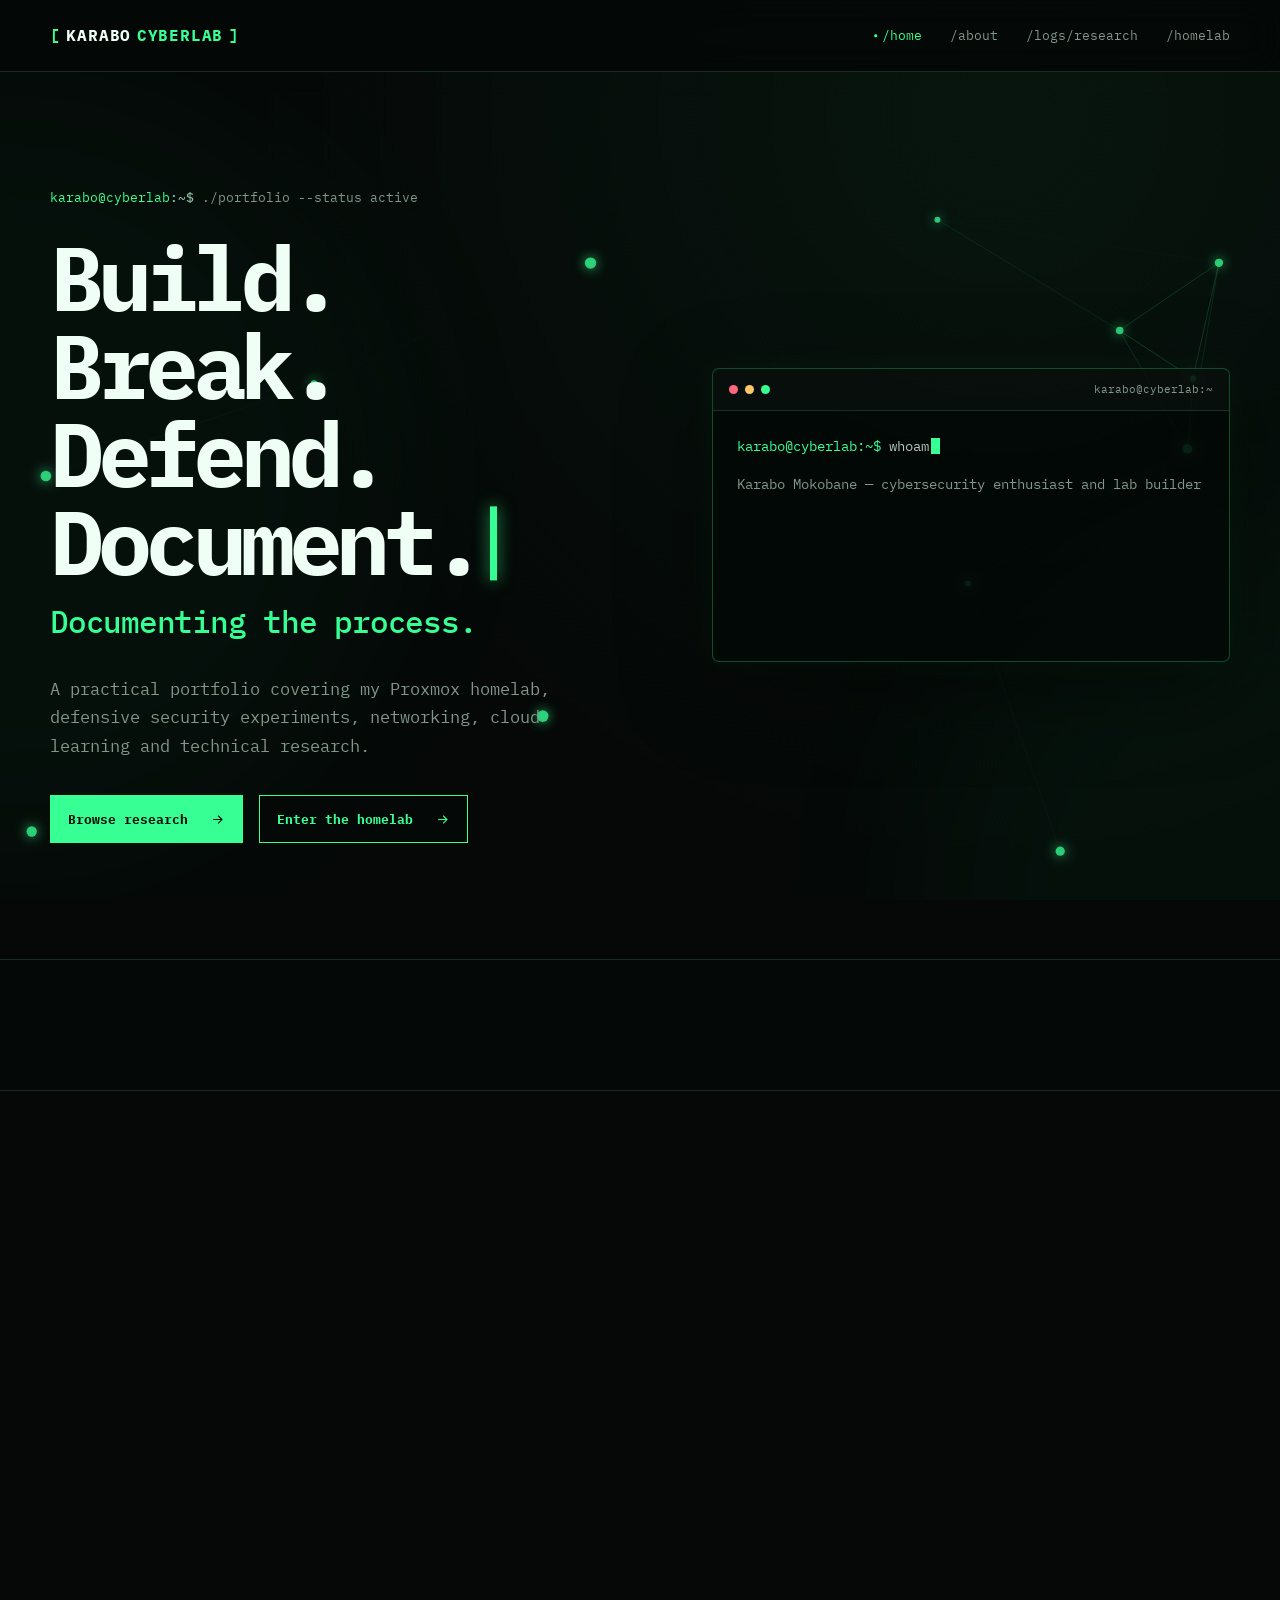
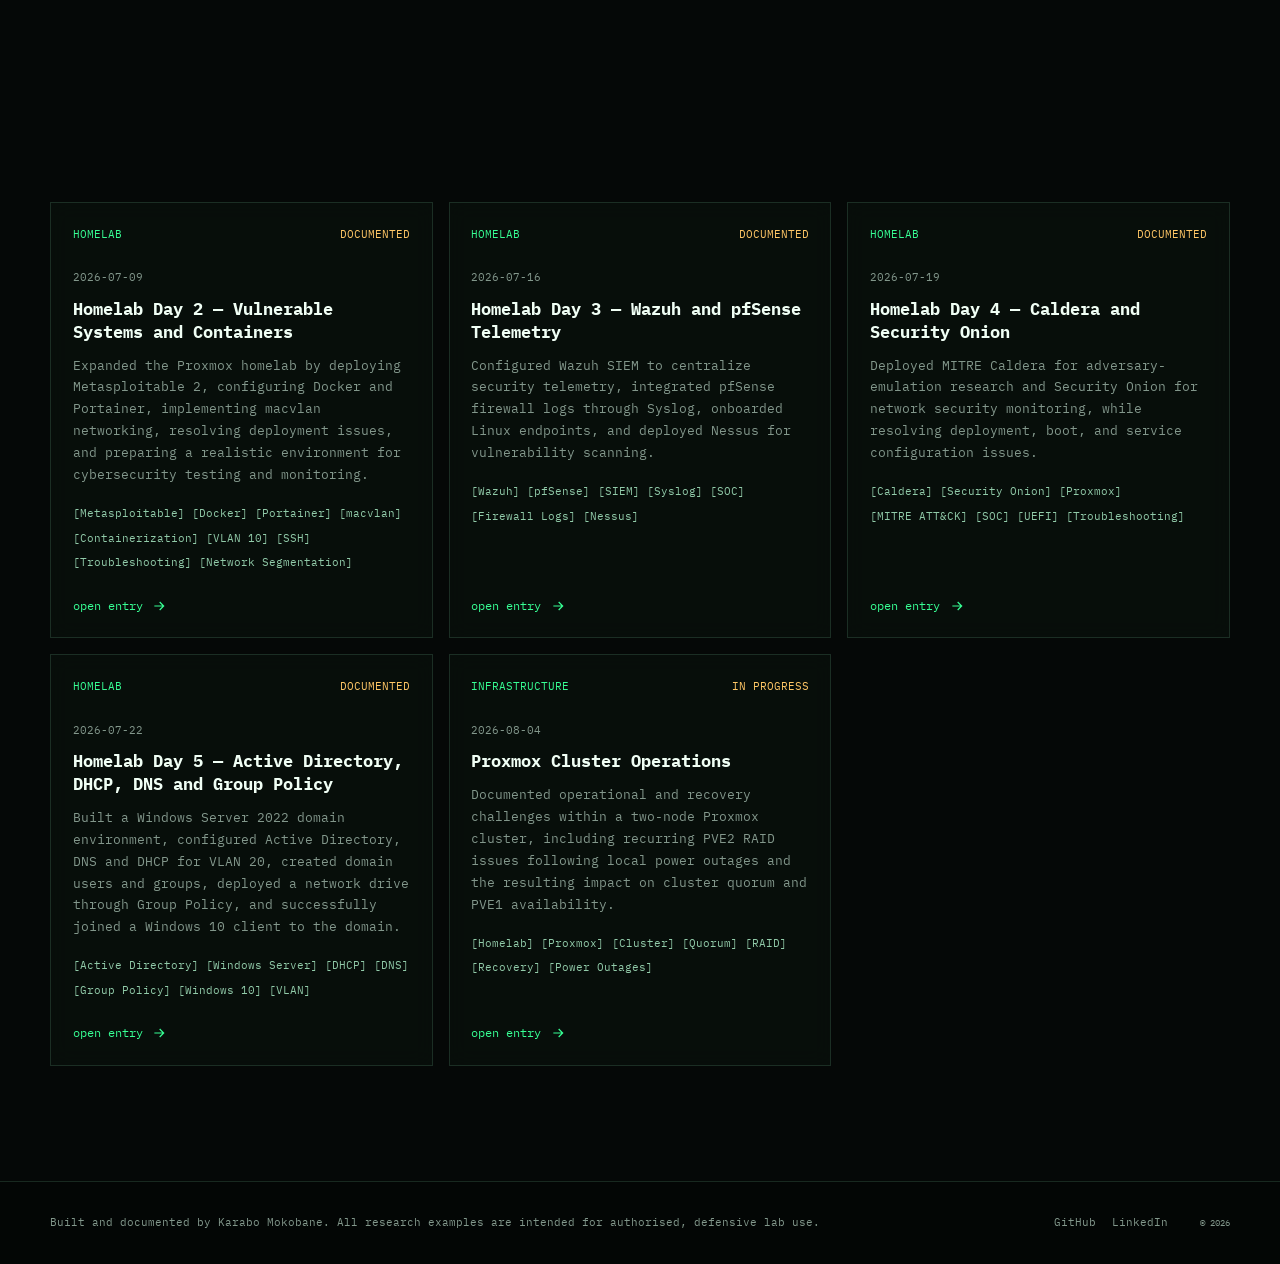
==== index.html @ 7b313c31 "Add files via upload" ====
<!doctype html>
<html lang="en">
<head>
  <meta charset="UTF-8">
  <meta name="viewport" content="width=device-width, initial-scale=1, viewport-fit=cover">
  <meta name="description" content="Karabo Mokobane's cybersecurity, networking and cloud computing lab portfolio.">
  <meta name="theme-color" content="#050807">
  <title>Karabo Cyberlab — Home</title>
  <link rel="stylesheet" href="assets/css/styles.css">
  <script defer src="assets/js/site-data.js"></script>
  <script defer src="assets/js/components.js"></script>
  <script defer src="assets/js/app.js"></script>
</head>
<body><div id="app" data-page="home"></div><noscript><p class="noscript">JavaScript is required to render this portfolio.</p></noscript></body>
</html>
---- assets/css/styles.css ----
@import url("https://fonts.googleapis.com/css2?family=IBM+Plex+Mono:wght@400;500;600;700&display=swap");

:root {
  --bg: #050807; 
  --panel: rgba(8, 15, 12, .88); 
  --panel-solid: #08100c;
  --line: rgba(90, 143, 113, .25); 
  --text: #d7e4dc; --strong: #f0fff5;
  --muted: #82978b; 
  --green: #37ff94; 
  
  --pink: #ff4fd8;

  --green-dim: #1cc873; 
  --amber: #ffc766; 
  --red: #ff677d;
  --font-terminal: "IBM Plex Mono", "Cascadia Code", Consolas, monospace;
  --container: 1180px; 
  --narrow: 920px; 
  --header-height: 72px;

  /* =============================================================
     EDIT FLOATING BACKGROUND HERE
     Zoom:    1 = normal, 1.45 = current larger/closer, 2 = much larger
     Speed:   0.08 = slow, 0.18 = current, 0.35 = fast
     Opacity: 0.20 = faint, 0.45 = current, 0.70 = brighter
     Blur:    0px = sharp, 0.3px = current, 2px = soft
     ============================================================= */
  --background-zoom: 1.45;
  --background-speed: 0.90;
  --background-particle-opacity: 0.75;
  --background-blur: 0.1px;
}

* { box-sizing: border-box; }
html { 
  color-scheme: dark; 
  scroll-behavior: smooth; 
}

body { 
  margin: 0; 
  min-width: 320px; 
  min-height: 100vh; 
  overflow-x: hidden; 
  color: var(--text); 
  background: radial-gradient(circle at 78% 4%, rgba(55,255,148,.055), transparent 26%), var(--bg); 
  font-family: var(--font-terminal); 
  line-height: 1.65; 
}

body.menu-open { 
  overflow: hidden; 
}

a { 
  color: inherit; 
  text-decoration: none; 
} 

button, input { 
  font: inherit; 
} 

button { 
  color: inherit; 
}

svg, img { 
  display: block; 
  max-width: 100%; 
}

svg { 
  width: 1.15em; 
  fill: none; 
  stroke: currentColor; 
  stroke-width: 1.8; 
}

::selection { 
  color: #031108; 
  background: var(--green); 
} 

:focus-visible { 
  outline: 2px solid var(--green); 
  outline-offset: 4px; 
}

.noscript { 
  padding: 1rem; 
  background: #5b1c2a; 
  color: white; 
  text-align: center; 
}

.site { 
  position: relative; 
  isolation: isolate; 
  min-height: 100vh; 
} 

main { 
  min-height: 75vh; 
}

.container { 
  width: min(calc(100% - 40px), var(--container)); 
  margin-inline: auto; 
}

.container--narrow { 
  width: min(calc(100% - 40px), var(--narrow)); 
}

.section { 
  padding-block: clamp(76px, 9vw, 132px); 
}

.section--topless { 
  padding-top: 0; 
}

.network-background { 
  position: fixed; 
  z-index: -2; 
  inset: 0; 
  overflow: hidden; 
  pointer-events: none; 
}

.network-background canvas { 
  position: absolute; 
  inset: 0; 
  width: 100%; 
  filter: blur(var(--background-blur)); 
}

.grid-layer { 
  position: absolute; 
  inset: 0; opacity: .14; 
  background-image: linear-gradient(rgba(55,255,148,.045) 1px, transparent 1px), linear-gradient(90deg, rgba(55,255,148,.045) 1px, transparent 1px); 
  background-size: calc(64px * var(--background-zoom)) calc(64px * var(--background-zoom)); 
  mask-image: linear-gradient(to bottom, black, transparent 88%); 
}

.glow { 
  position: absolute; 
  width: calc(34rem * var(--background-zoom)); 
  aspect-ratio: 1; 
  border-radius: 50%; 
  filter: blur(100px); 
  opacity: .035; 
  background: var(--green); 

}

.glow--one { 
  top: 5rem; 
  left: -24rem; 
}

.glow--two { 
  top: 32rem; 
  right: -26rem; 
}

.site-header { 
  position: sticky; 
  z-index: 20; 
  top: 0; 
  height: var(--header-height); 
  border-bottom: 1px solid var(--line); 
  background: rgba(4,8,6,.86); 
  backdrop-filter: blur(16px); 
}

.header-inner { 
  display: flex; 
  height: 100%; 
  align-items: center; 
  justify-content: space-between; 
}

.brand { 
  display: inline-flex; 
  gap: .35rem; 
  align-items: center; 
  color: var(--strong); 
  font-weight: 700; 
  letter-spacing: .05em; 
}

.brand span, 
.brand b { 
  color: var(--green); 
}

.brand b { 
  font-weight: 700; 
}

.site-nav { 
  display: flex; 
  gap: 1.75rem; 
  align-items: center; 
}

.site-nav a { 
  color: var(--muted); 
  font-size: .83rem; 
  transition: color .18s ease; 
}

.site-nav a:hover, 
.site-nav a.is-active { 
  color: var(--green); 
}

.site-nav a.is-active::before { 
  content: "● "; 
  font-size: .55em; 
  vertical-align: middle; 
}

.menu-toggle { 
  display: none; 
  padding: .55rem; 
  border: 1px solid var(--line); 
  background: var(--panel); 
}

.menu-close { 
  display: none; 
}

.hero { 
  min-height: calc(100vh - var(--header-height)); 
  display: grid; align-items: center; 
}

.hero-grid { 
  display: grid; 
  grid-template-columns: minmax(0, 1.05fr) minmax(360px, .95fr); 
  gap: clamp(3rem, 7vw, 7rem); 
  align-items: center; 
}

.prompt-line { 
  margin: 0 0 1.6rem; 
  color: var(--muted); 
  font-size: .82rem; 
  overflow-wrap: anywhere; 
}

.prompt-line span { 
  color: var(--green); 
}

.prompt-line b { 
  color: #8bbda1; 
  font-weight: 500; 
}

.hero-title, 
.page-title { 
  margin: 0; 
  color: var(--strong); 
  font-size: clamp(2.8rem, 7vw, 6.5rem); 
  line-height: .98; 
  letter-spacing: -.07em; 
}

.page-title { 
  max-width: 900px; 
  font-size: clamp(2.5rem, 6vw, 5.5rem); 
}

.title-cursor { 
  display: inline-block; 
  width: .08em; 
  height: .82em; 
  margin-left: .12em; 
  transform: translateY(.06em); 
  background: var(--green); 
  box-shadow: 0 0 16px rgba(55,255,148,.65); 
  animation: blink 1s steps(1) infinite; 
}

.hero-accent { 
  margin: .7rem 0 1.7rem; 
  color: var(--green); 
  font-size: clamp(1.3rem, 2.4vw, 2.25rem); 
  font-weight: 500; 
  letter-spacing: -.04em; 
}

.hero-description{ 
  max-width: 800px;   
  color: var(--muted); 
  font-size: clamp(1rem, 1.35vw, 1.13rem); 
}

.page-description {
    max-width: 900px;      /* adjust 700–900px */
    margin: 2rem auto;     /* centers the block */
    text-align: left;      /* or center if you prefer */
    line-height: 1.8;
    color: var(--muted); 
    font-size: clamp(1rem, 1.35vw, 1.13rem) 
}

.button-row { 
  display: flex; 
  flex-wrap: wrap; 
  gap: 1rem; 
  margin-top: 2.2rem; 
}

.button { 
  display: inline-flex; 
  min-height: 48px; 
  padding: .7rem 1.05rem; 
  align-items: center; 
  justify-content: space-between; 
  gap: 1.4rem; 
  border: 1px solid var(--green); 
  background: var(--green); 
  color: #031109; 
  font-size: .82rem; 
  font-weight: 700; 
  transition: transform .18s ease, box-shadow .18s ease; 
}

.button:hover { 
  transform: translateY(-2px); 
  box-shadow: 0 0 25px rgba(55,255,148,.16); 
}

.button--secondary { 
  background: rgba(5,8,7,.5); 
  color: var(--green); 
}

.button__icon { 
  display: inline-flex; 
}

.terminal, 
.profile-terminal { 
  overflow: hidden; 
  border: 1px solid rgba(55,255,148,.28); 
  border-radius: 7px; 
  background: rgba(3,9,6,.88); 
  box-shadow: 0 25px 90px rgba(0,0,0,.45), 0 0 35px rgba(55,255,148,.05); 
}

.terminal-bar { 
  display: flex; 
  min-height: 42px; 
  padding: 0 1rem; 
  align-items: center; 
  gap: .45rem; 
  border-bottom: 1px solid var(--line); 
  background: rgba(255,255,255,.025); 
}

.terminal-bar i { 
  width: 9px; 
  height: 9px; 
  border-radius: 50%; 
  background: var(--red); 
}

.terminal-bar i:nth-child(2) { 
  background: var(--amber); 
}

.terminal-bar i:nth-child(3) { 
  background: var(--green); 
}

.terminal-bar span { 
  margin-left: auto; color: var(--muted); 
  font-size: .68rem; 
}

.terminal-body, 
.profile-body { 
  min-height: 250px; 
  padding: 1.5rem; 
  color: #b8c9bf; 
  font-size: clamp(.77rem, 1.1vw, .91rem); 
}

.terminal-body [data-terminal-prompt] { 
  color: var(--green); 
}

.terminal-body p { 
  min-height: 3.2em; 
  color: var(--muted); 
}

.terminal-cursor { 
  display: inline-block; 
  width: .6em; 
  height: 1.15em;
  margin-left: .15em; 
  vertical-align: -.18em; 
  background: var(--green); 
  animation: blink .9s steps(1) infinite; 
}

@keyframes blink { 
  50% { opacity: 0; } 
}

.stats { 
  border-block: 1px solid var(--line); 
  background: rgba(5,12,8,.55); 
}

.stats-grid { 
  display: grid; 
  grid-template-columns: repeat(3, 1fr); 
}

.stat { 
  display: flex; 
  min-height: 130px; 
  padding: 1.5rem; 
  align-items: center; 
  justify-content: center; 
  gap: 1rem; 
  border-right: 1px solid var(--line); 
}

.stat:last-child { 
  border: 0; 
}

.stat strong { 
  color: var(--green); 
  font-size: 2rem; 
}

.stat span { 
  color: var(--muted); 
  font-size: .8rem; 
}

.section-heading { 
  display: flex; 
  margin-bottom: 2.2rem; 
  align-items: end; 
  justify-content: space-between; 
  gap: 2rem; 
}

.section-heading h2 { 
  margin: 0; 
  color: var(--strong); 
  font-size: clamp(1.6rem, 3vw, 2.5rem); 
  letter-spacing: -.05em; 
}

.section-heading a { 
  display: flex; 
  align-items: center; 
  gap: .5rem; 
  color: var(--green); 
  font-size: .8rem; 
}

.section-heading a svg { 
  width: 18px; 
}

.kicker { 
  margin: 0 0 .45rem; 
  color: var(--green); 
  font-size: .72rem; 
  letter-spacing: .11em; 
}

.page-intro { 
  padding-bottom: 70px; 
}

.page-count { 
  margin-top: 1.4rem; 
  color: var(--green); 
  font-size: .76rem; 
}

.card-grid { 
  display: grid; 
  grid-template-columns: repeat(3, minmax(0, 1fr)); 
  gap: 1rem; 
}

.entry-card { 
  display: flex; 
  min-height: 360px; 
  padding: 1.35rem; 
  flex-direction: column; 
  border: 1px solid var(--line); 
  background: var(--panel); 
  backdrop-filter: blur(10px); 
  transition: transform .22s ease, border-color .22s ease; 
}

.entry-card:hover { 
  transform: translateY(-5px); 
  border-color: rgba(55,255,148,.6); 
}

.entry-card__top { 
  display: flex; 
  justify-content: space-between; 
  gap: 1rem; color: var(--green); 
  font-size: .69rem; 
  text-transform: uppercase; 
}

.status { 
  color: var(--amber); 
}

.entry-card time { 
  margin-top: 1.6rem; 
  color: var(--muted); 
  font-size: .7rem; 
}

.entry-card h3 { 
  margin: .7rem 0; 
  color: var(--strong); 
  font-size: 1.05rem; 
  line-height: 1.35; 
}

.entry-card p { 
  margin: 0; 
  color: var(--muted); 
  font-size: .83rem; 
}

.tag-list { 
  display: flex; 
  flex-wrap: wrap; 
  gap: .45rem; 
  margin-top: 1.2rem; 
}

.tag-list span { 
  color: #91cba9; 
  font-size: .66rem; 
}

.entry-link { 
  display: flex; 
  margin-top: auto; 
  padding-top: 1.5rem; 
  align-items: center; 
  gap: .55rem; 
  color: var(--green); 
  font-size: .75rem; 
}

.entry-link svg { 
  width: 16px; 
}

.archive-tools { margin-bottom: 2rem; padding: 1rem; border: 1px solid var(--line); background: var(--panel); }.archive-tools label { display: grid; grid-template-columns: auto 1fr; gap: 1rem; align-items: center; color: var(--green); font-size: .78rem; }.archive-tools input { min-width: 0; padding: .75rem; border: 1px solid var(--line); outline: none; background: #040906; color: var(--strong); }.archive-tools input:focus { border-color: var(--green); }.filter-row { display: flex; flex-wrap: wrap; gap: .45rem; margin-top: 1rem; }.filter { padding: .4rem .65rem; border: 1px solid var(--line); background: transparent; color: var(--muted); cursor: pointer; font-size: .68rem; }.filter:hover, .filter.is-active { border-color: var(--green); color: var(--green); background: rgba(55,255,148,.07); }.archive-tools > p { margin: 1rem 0 0; color: var(--muted); font-size: .7rem; }.archive-tools > p span { color: var(--green); }.empty-state { padding: 3rem; border: 1px dashed var(--line); color: var(--muted); text-align: center; }
.topology { display: flex; margin-bottom: 4rem; padding: 1.3rem; align-items: center; justify-content: space-between; gap: .8rem; overflow-x: auto; border: 1px solid var(--line); background: var(--panel); white-space: nowrap; }.topology span { padding: .55rem .75rem; border: 1px solid rgba(55,255,148,.24); color: #a8d9bb; font-size: .7rem; }.topology b { color: var(--green); }

.profile-terminal { margin-top: 3rem; }.profile-body { min-height: auto; }.profile-body p { margin: .35rem 0; white-space: pre-wrap; }.profile-body b { color: var(--green); font-weight: 500; }.principles { margin-top: 4rem; }.principle { display: grid; grid-template-columns: 70px 1fr; gap: 1rem; padding: 2rem 0; border-top: 1px solid var(--line); }.principle > span { color: var(--green); }.principle h2 { margin: 0 0 .6rem; color: var(--strong); }.principle p { margin: 0; color: var(--muted); }

.back-link { 
  display: inline-block; 
  margin-bottom: 1.2rem; 
  color: var(--green); 
  font-size: .75rem; 
}
.entry-meta { 
  display: flex; 
  flex-wrap: wrap; 
  gap: 1rem; 
  margin-top: 1.5rem; 
  color: var(--muted); 
  font-size: .72rem; 
}

.entry-meta span { 
  padding-left: 1rem; 
  border-left: 1px solid var(--line); 
}

.entry-lead { 
  margin: 2.5rem 0; 
  color: var(--strong); 
  font-size: clamp(1.1rem, 2vw, 1.4rem); 
}

.entry-copy { 
  color: #abbcaf; 
}

.entry-columns { 
  display: grid; 
  grid-template-columns: 1fr 1fr; 
  gap: 1rem; margin-top: 2rem; 
}

.entry-section { 
  padding: 1.4rem; 
  border: 1px solid var(--line); 
  background: var(--panel); 
}

.entry-section h2 { 
  margin-top: 0; 
  color: var(--green); 
  font-size: .9rem; 
}

.entry-section li { 
  margin: .6rem 0; 
  color: var(--muted); 
  font-size: .85rem; 
}

.tool-list { 
  display: flex; 
  flex-wrap: wrap; 
  gap: .5rem; 
  padding: 0; 
  list-style: none; 
}

.tool-list li { 
  margin: 0; 
  padding: .45rem .65rem; 
  border: 1px solid var(--line); 
}

.entry-image { 
  margin: 2.5rem 0; 
  padding: .8rem; 
  border: 1px solid var(--line); 
  background: var(--panel); 
}

.entry-image img { 
  width: 999px; 
  height: auto;
  max-height: 1000px; 
  object-fit: contain; 
}

.entry-image figcaption { 
  padding-top: .7rem; 
  color: var(--muted); 
  font-size: .7rem; 
}

.edit-note { 
  margin-top: 2rem; 
  padding: 1rem; 
  border-left: 2px solid var(--amber); 
  background: rgba(255,199,102,.05); 
  color: var(--muted); font-size: .75rem; 
}

.edit-note b { 
  color: var(--amber); 
}

.edit-note p { 
  margin-bottom: 0; 
}

.edit-note code { 
  color: var(--green); 

}


.error-code { 
  margin: 0; color: var(--green); 
  font-size: clamp(6rem, 20vw, 14rem); 
  font-weight: 700; 
  line-height: .85; 
  opacity: .15; 
}

.site-footer { 
  padding: 2rem 0;
  border-top: 1px solid var(--line); 
  background: rgba(3,7,5,.8); 
}

.footer-inner { 
  display: grid; 
  grid-template-columns: 1fr auto auto; 
  gap: 2rem; 
  align-items: center; 
  color: var(--muted); 
  font-size: .68rem; 
}

.footer-inner p { 
  margin: 0; 
}

.footer-inner div { 
  display: flex; 
  gap: 1rem; 
}

.footer-inner a:hover { 
  color: var(--green); 
}

.reveal { 
  opacity: 0; 
  transform: translateY(14px); 
  transition: opacity .55s ease, transform .55s ease; 
}

.reveal.is-visible { 
  opacity: 1; 
  transform: none; 
}

[hidden] { 
  display: none !important; 
}

@media (max-width: 920px) {
  .hero-grid { grid-template-columns: 1fr; }.hero { padding-top: 90px; }.terminal { max-width: 680px; }.card-grid { grid-template-columns: repeat(2, 1fr); }.footer-inner { grid-template-columns: 1fr auto; }.footer-inner small { grid-column: 1 / -1; }.topology { justify-content: flex-start; }
}
@media (max-width: 720px) {

  :root { 
    --header-height: 64px; 
  }

  .container, 
  .container--narrow { 
    width: min(calc(100% - 28px), 
    var(--container)); 
  }
  
  .menu-toggle { 
    display: block; 
  }
  
  .menu-toggle > svg { 
    width: 20px; 
  }
  
  .menu-toggle[aria-expanded="true"] > svg
  :first-child { 
    display: none; 
  }

  .menu-toggle[aria-expanded="true"] 

  .menu-close { 
    display: block; 
  }

  .site-nav { 
    position: fixed; 
    inset: var(--header-height) 0 auto; 
    display: grid; 
    gap: 0; 
    padding: .8rem 14px 1.2rem; 
    visibility: hidden; opacity: 0; 
    transform: translateY(-12px); 
    border-bottom: 1px solid var(--line); 
    background: rgba(4,8,6,.98); 
    transition: .18s ease; 
  }
            
  .menu-open .site-nav { 
    visibility: visible; 
    opacity: 1; transform: none; 
  }
  
  .site-nav a { 
    padding: .85rem; 
    border-bottom: 1px solid var(--line); 
  }

  .hero-title, 
  .page-title { 
    letter-spacing: -.055em; 
  }
  
  .stats-grid { 
    grid-template-columns: 1fr; 
  }
  
  .stat { 
    min-height: 90px; 
    border-right: 0; 
    border-bottom: 1px solid var(--line); 
  }
  
  .card-grid { 
    grid-template-columns: 1fr; 
  }
  
  .entry-card { 
    min-height: 320px; 
  }
  
  .archive-tools label { 
    grid-template-columns: 1fr; 
  }
  
  .section-heading { 
    align-items: start; 
    flex-direction: column; 
  }
  
  .entry-columns { 
    grid-template-columns: 1fr; 
  }
  
  .footer-inner { 
    grid-template-columns: 1fr; 
    gap: 1rem; 
  
  }
  
  .footer-inner small {
    grid-column: auto; 
  }

}

@media (prefers-reduced-motion: reduce) { html { scroll-behavior: auto; } *, *::before, *::after { animation-duration: .001ms !important; animation-iteration-count: 1 !important; transition-duration: .001ms !important; } .reveal { opacity: 1; transform: none; } }


.topology-terminal {
  margin: 2rem 0;
  overflow: hidden;
  border: 1px solid rgba(55, 255, 148, .28);
  border-radius: 7px;
  background: rgba(3, 9, 6, .88);
}

.topology-terminal__body {
  padding: 1.15rem;
  overflow-x: auto;
}

.topology-terminal__body p {
  margin: 0 0 1rem;
  color: var(--muted);
  font-size: .78rem;
  white-space: nowrap;
}

.topology-terminal__body p b {
  color: var(--green);
}

.topology-terminal__body pre {
  margin: 0;
  color: #b8ffcf;
  font: .78rem/1.72 "JetBrains Mono", "Fira Code", monospace;
  white-space: pre;
}
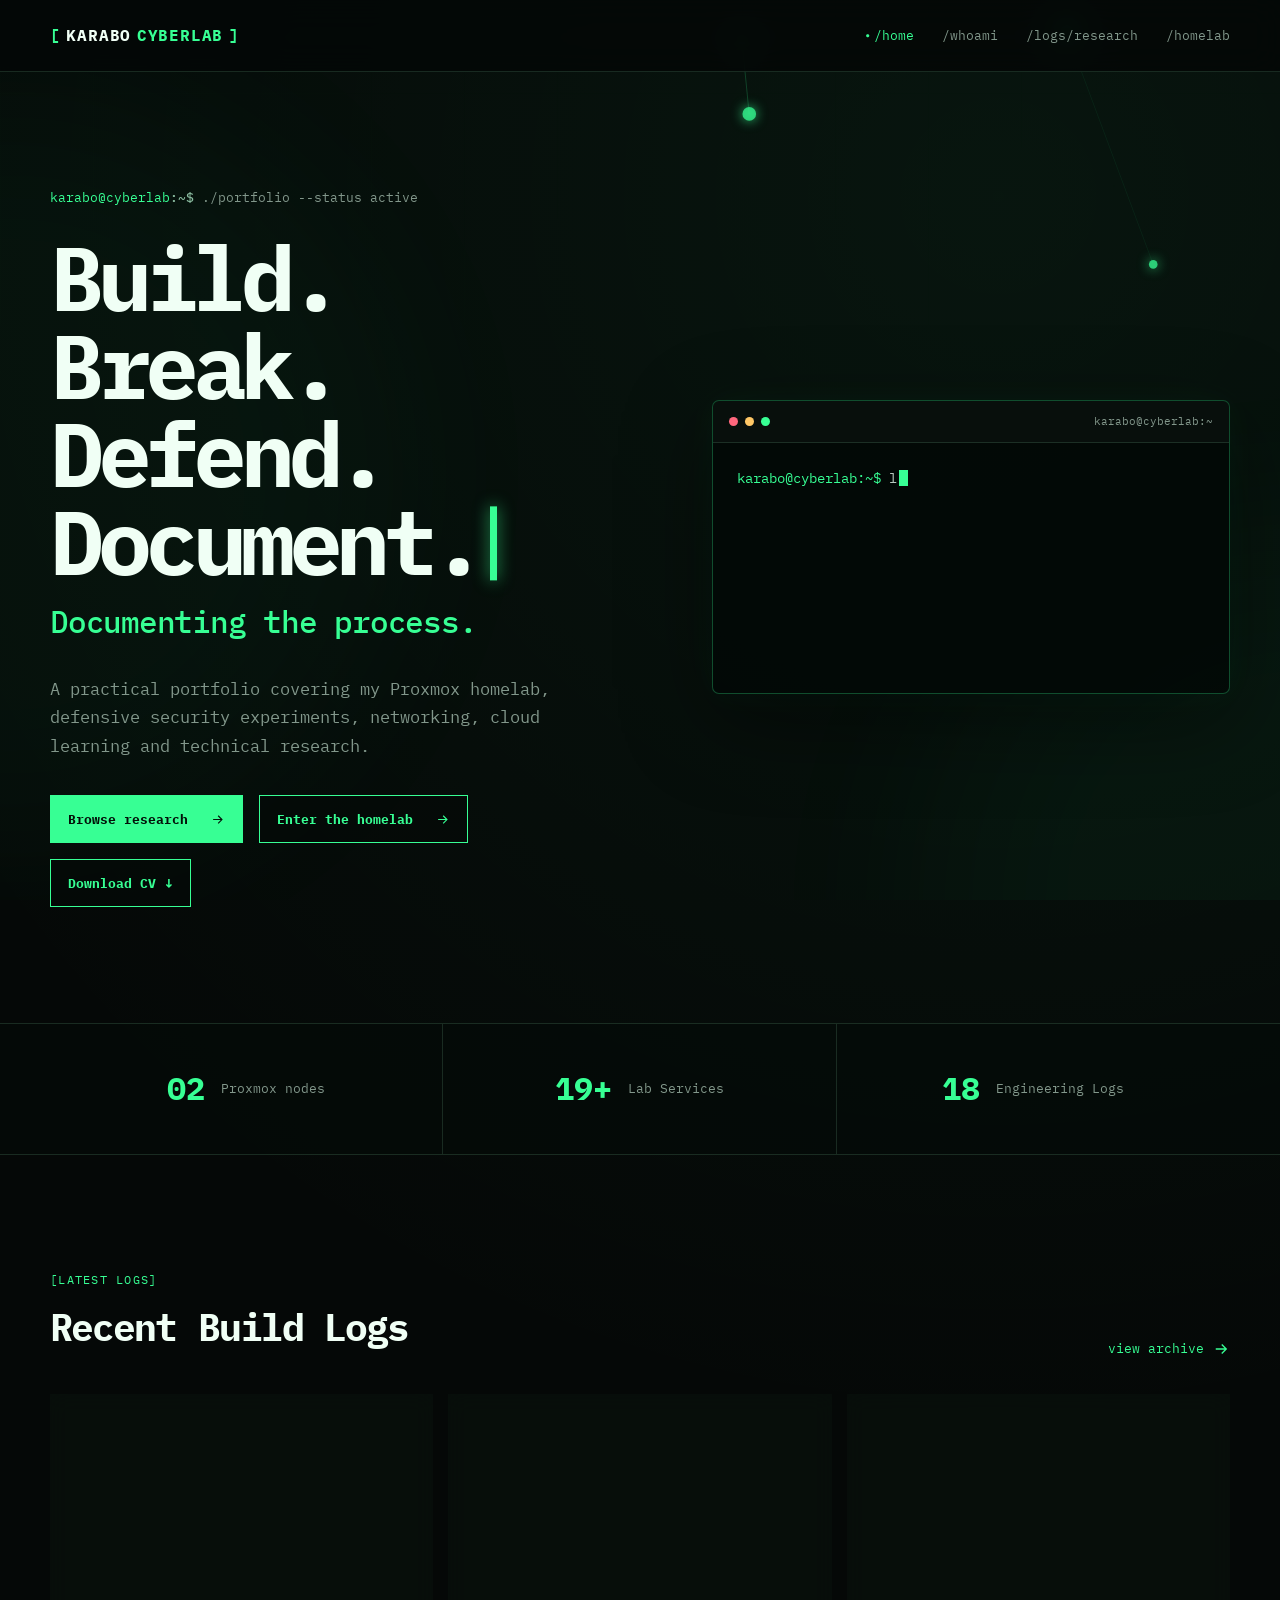
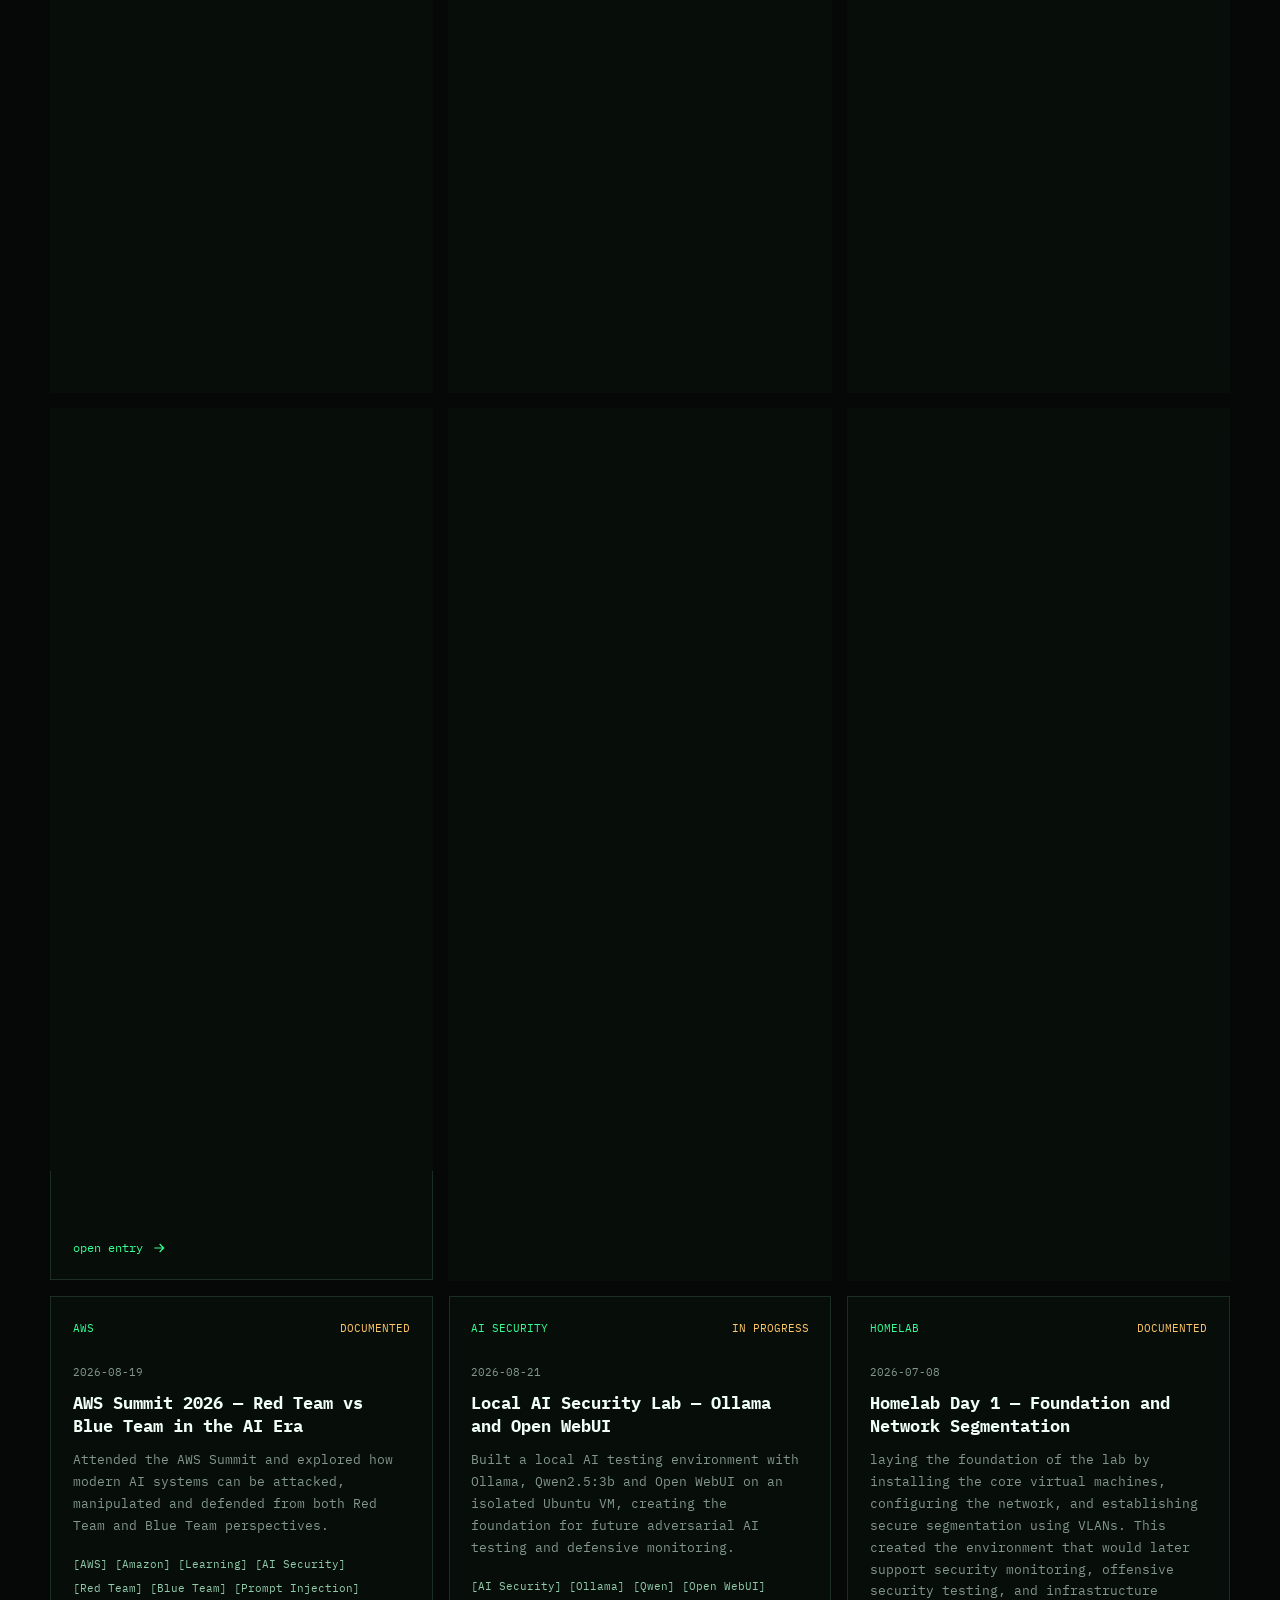
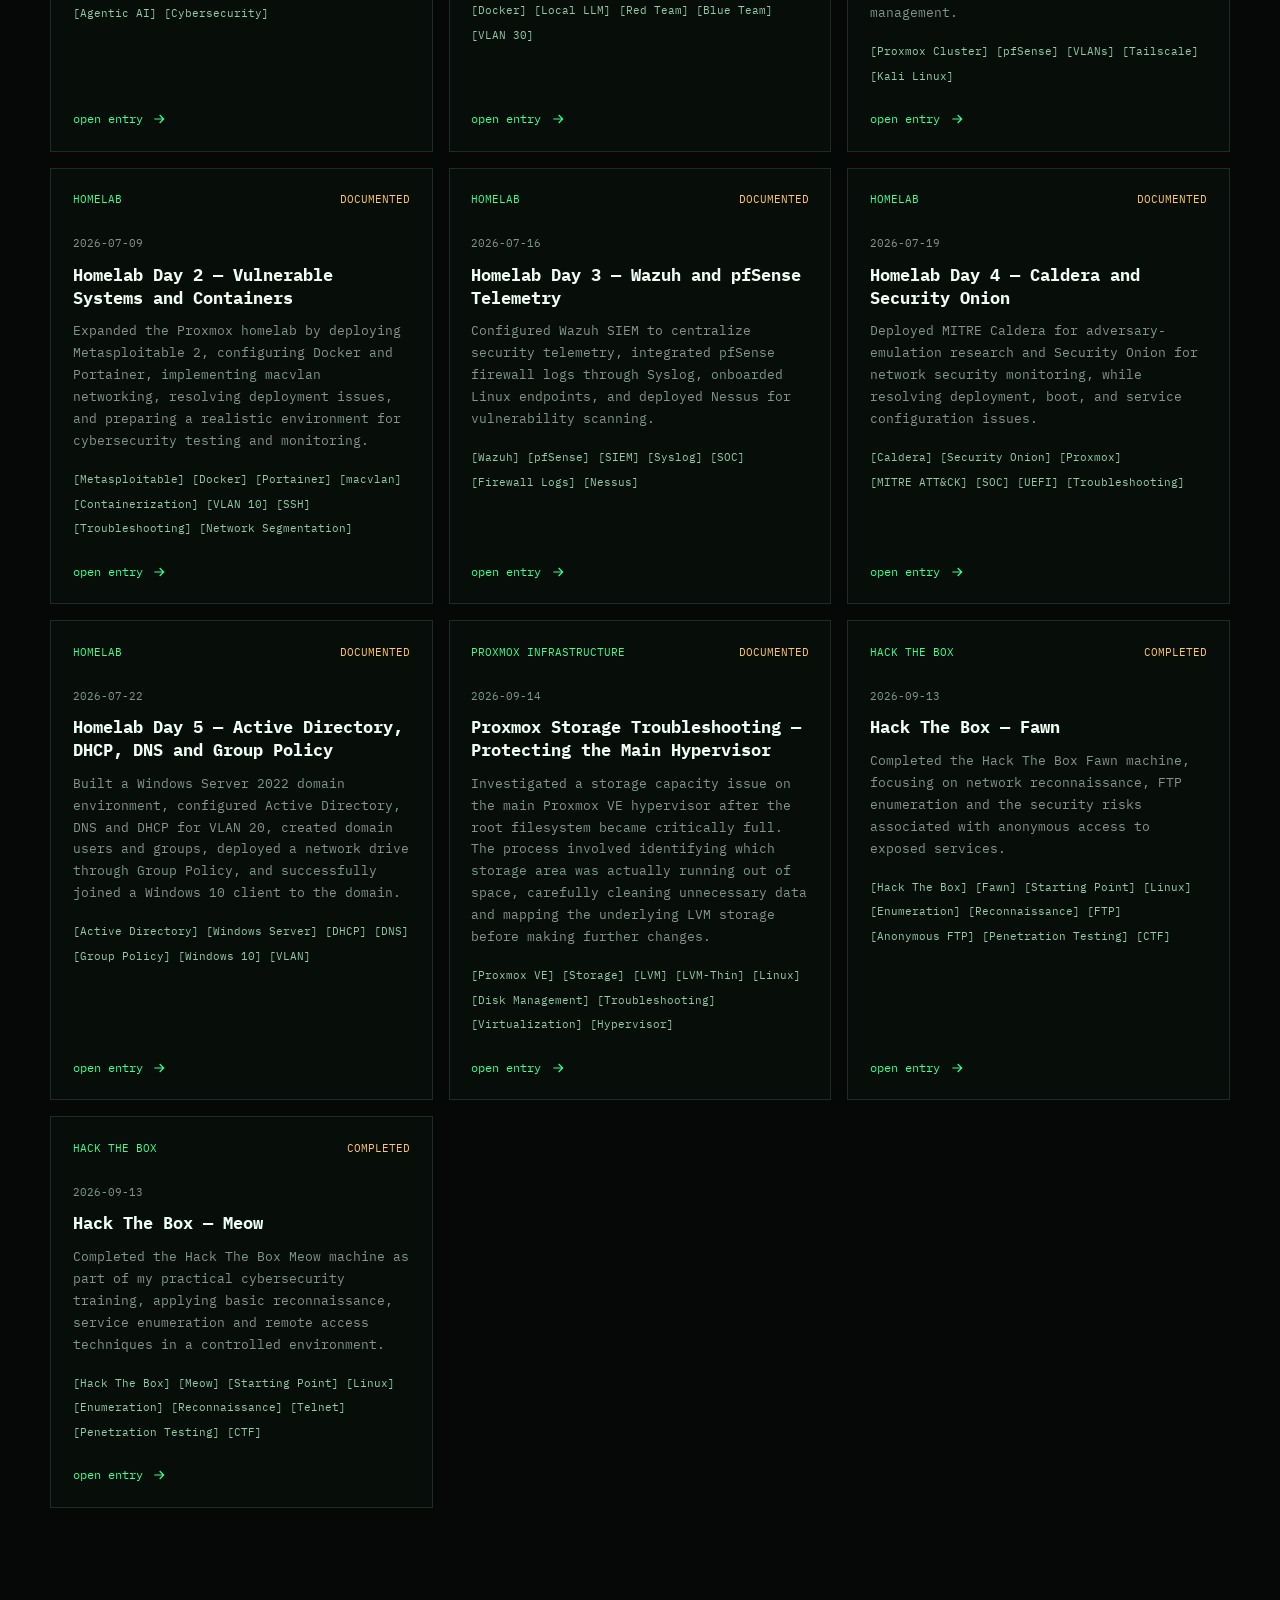
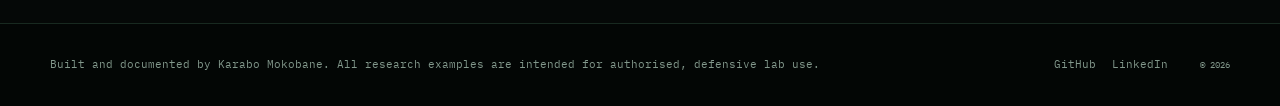
==== commit d71b8ec5: "Add favicon link to index.html Added a favicon link to the index.html file." ====
--- a/index.html
+++ b/index.html
@@ -6,6 +6,7 @@
   <meta name="description" content="Karabo Mokobane's cybersecurity, networking and cloud computing lab portfolio.">
   <meta name="theme-color" content="#050807">
   <title>Karabo Cyberlab — Home</title>
+  <link rel="icon" type="image/png" href="/assets/images/cyber-criminal.png">
   <link rel="stylesheet" href="assets/css/styles.css">
   <script defer src="assets/js/site-data.js"></script>
   <script defer src="assets/js/components.js"></script>
--- a/assets/css/styles.css
+++ b/assets/css/styles.css
@@ -20,7 +20,7 @@
   --header-height: 72px;
 
   /* =============================================================
-     EDIT FLOATING BACKGROUND HERE
+     FLOATING BACKGROUND HERE
      Zoom:    1 = normal, 1.45 = current larger/closer, 2 = much larger
      Speed:   0.08 = slow, 0.18 = current, 0.35 = fast
      Opacity: 0.20 = faint, 0.45 = current, 0.70 = brighter
@@ -877,4 +877,25 @@
   color: #b8ffcf;
   font: .78rem/1.72 "JetBrains Mono", "Fira Code", monospace;
   white-space: pre;
-}+}
+
+
+/* CV download button */
+.cv-download-btn {
+  display: inline-flex;
+  align-items: center;
+  justify-content: center;
+  gap: 0.6rem;
+  white-space: nowrap;
+}
+
+.cv-download-btn:hover {
+  background: var(--green);
+  color: var(--bg);
+  box-shadow: 0 0 25px rgba(55, 255, 148, 0.20);
+}
+
+.cv-download-btn:focus-visible {
+  outline: 2px solid var(--green);
+  outline-offset: 4px;
+}
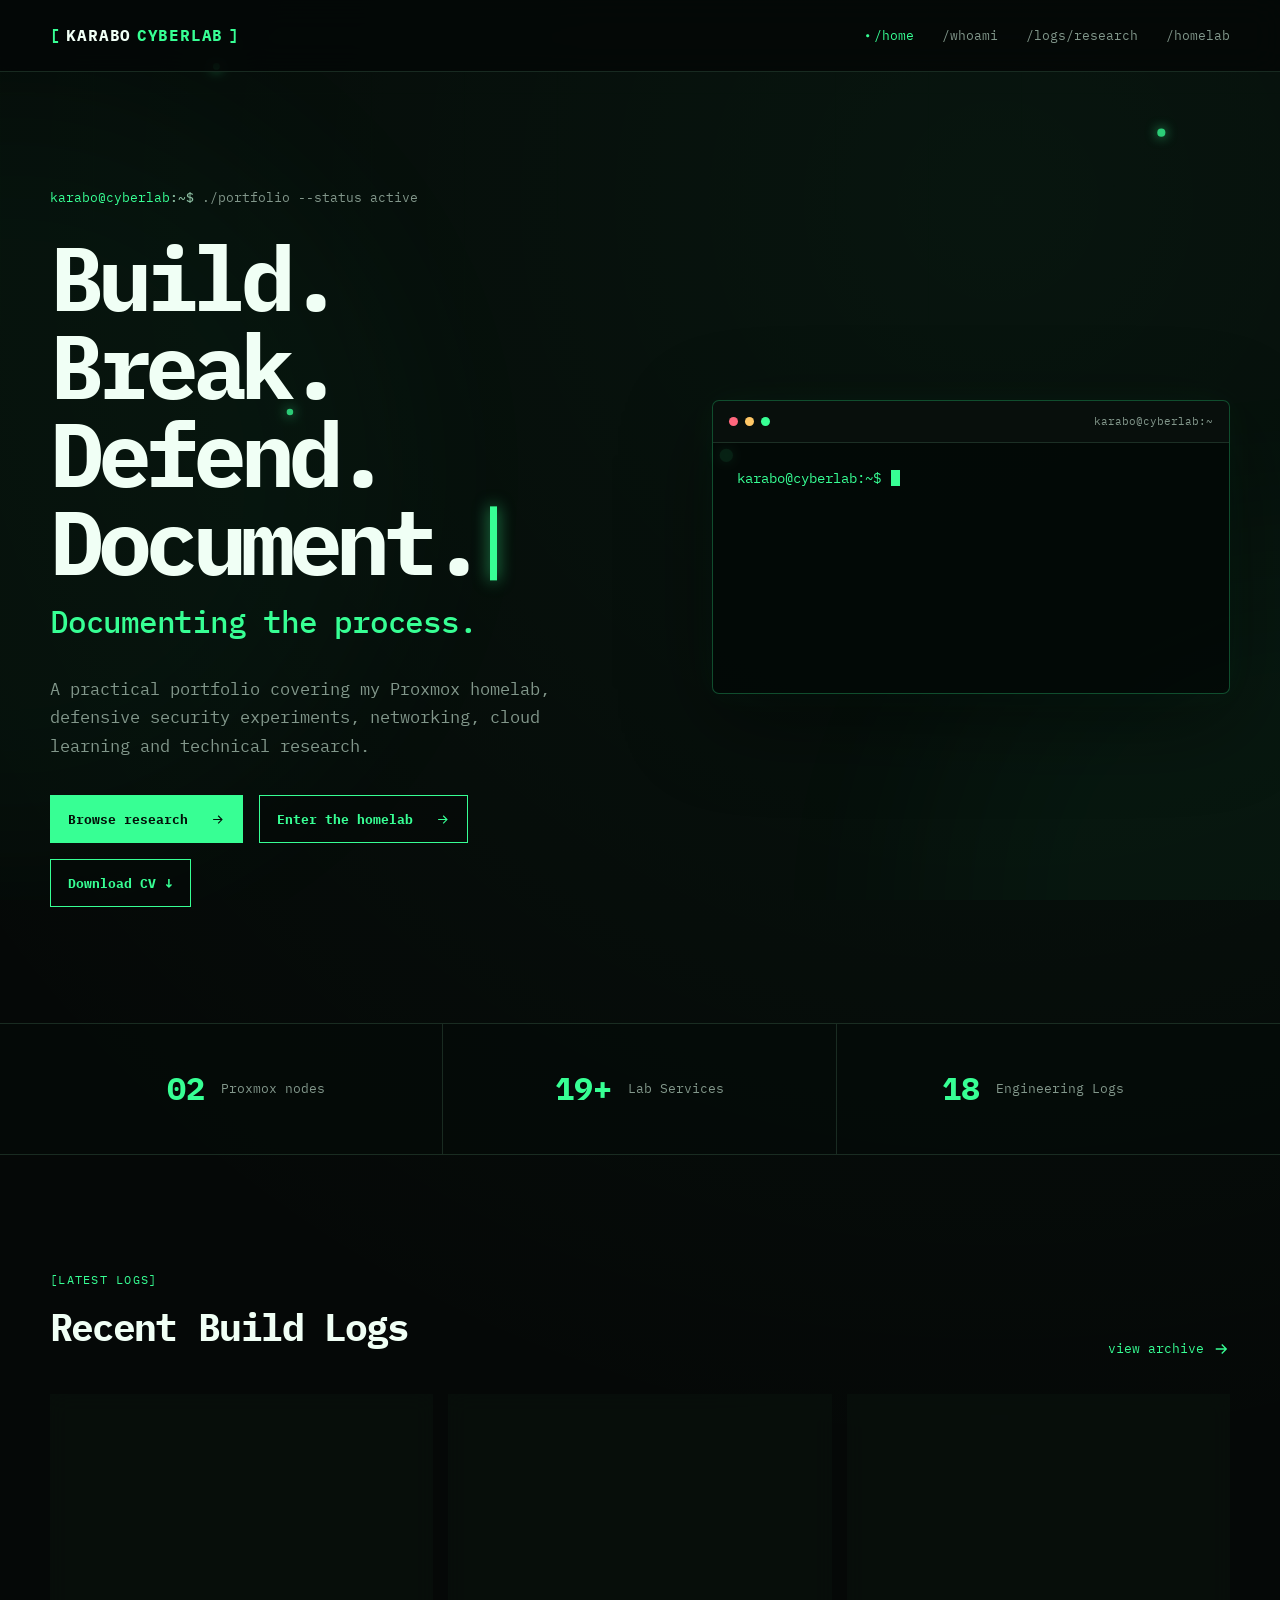
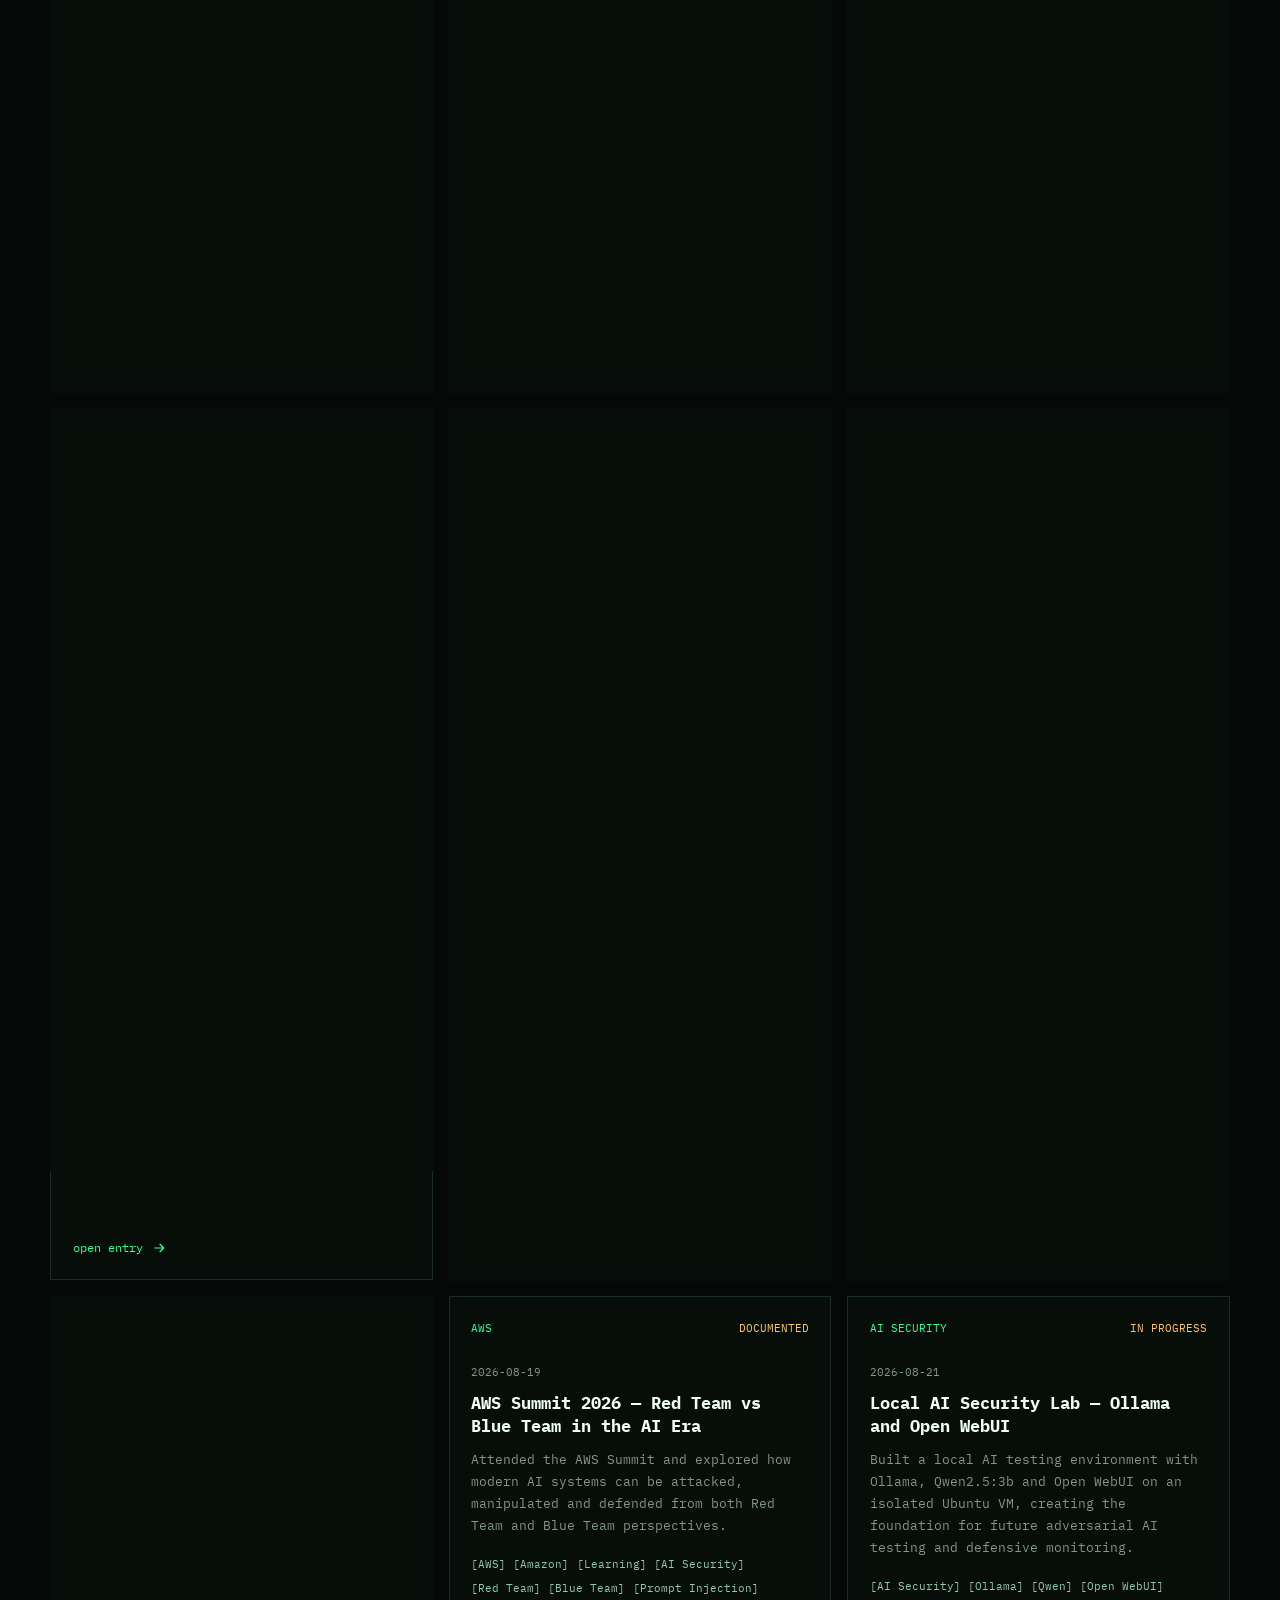
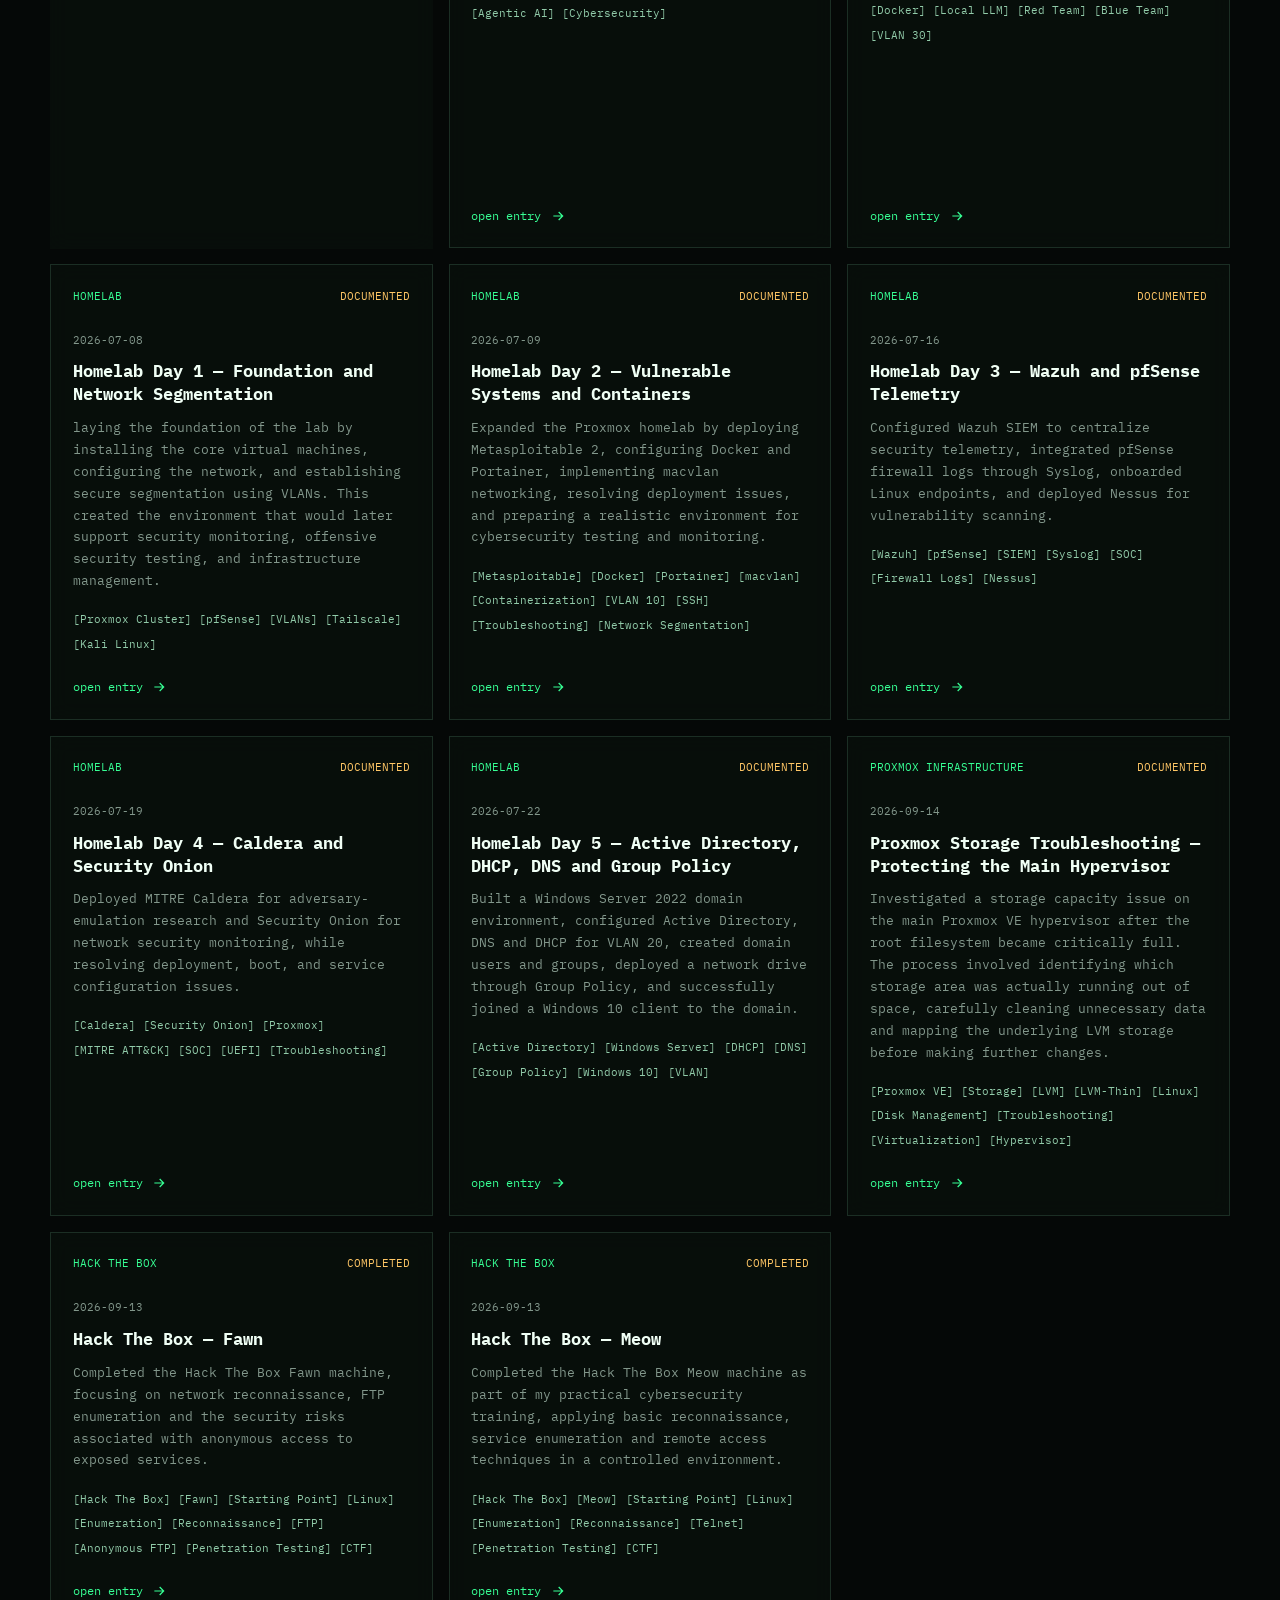
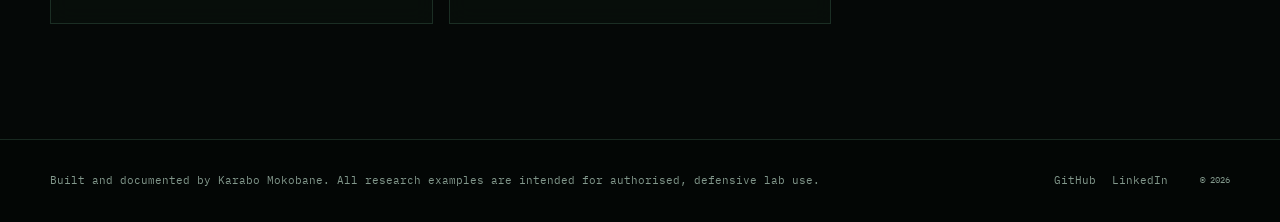
==== commit e77def83: "Update favicon link in index.html" ====
--- a/index.html
+++ b/index.html
@@ -6,7 +6,7 @@
   <meta name="description" content="Karabo Mokobane's cybersecurity, networking and cloud computing lab portfolio.">
   <meta name="theme-color" content="#050807">
   <title>Karabo Cyberlab — Home</title>
-  <link rel="icon" type="image/png" href="/assets/images/cyber-criminal.png">
+  <link rel="icon" type="image/png" href="/assets/images/icons8-cyber-48.png">
   <link rel="stylesheet" href="assets/css/styles.css">
   <script defer src="assets/js/site-data.js"></script>
   <script defer src="assets/js/components.js"></script>
